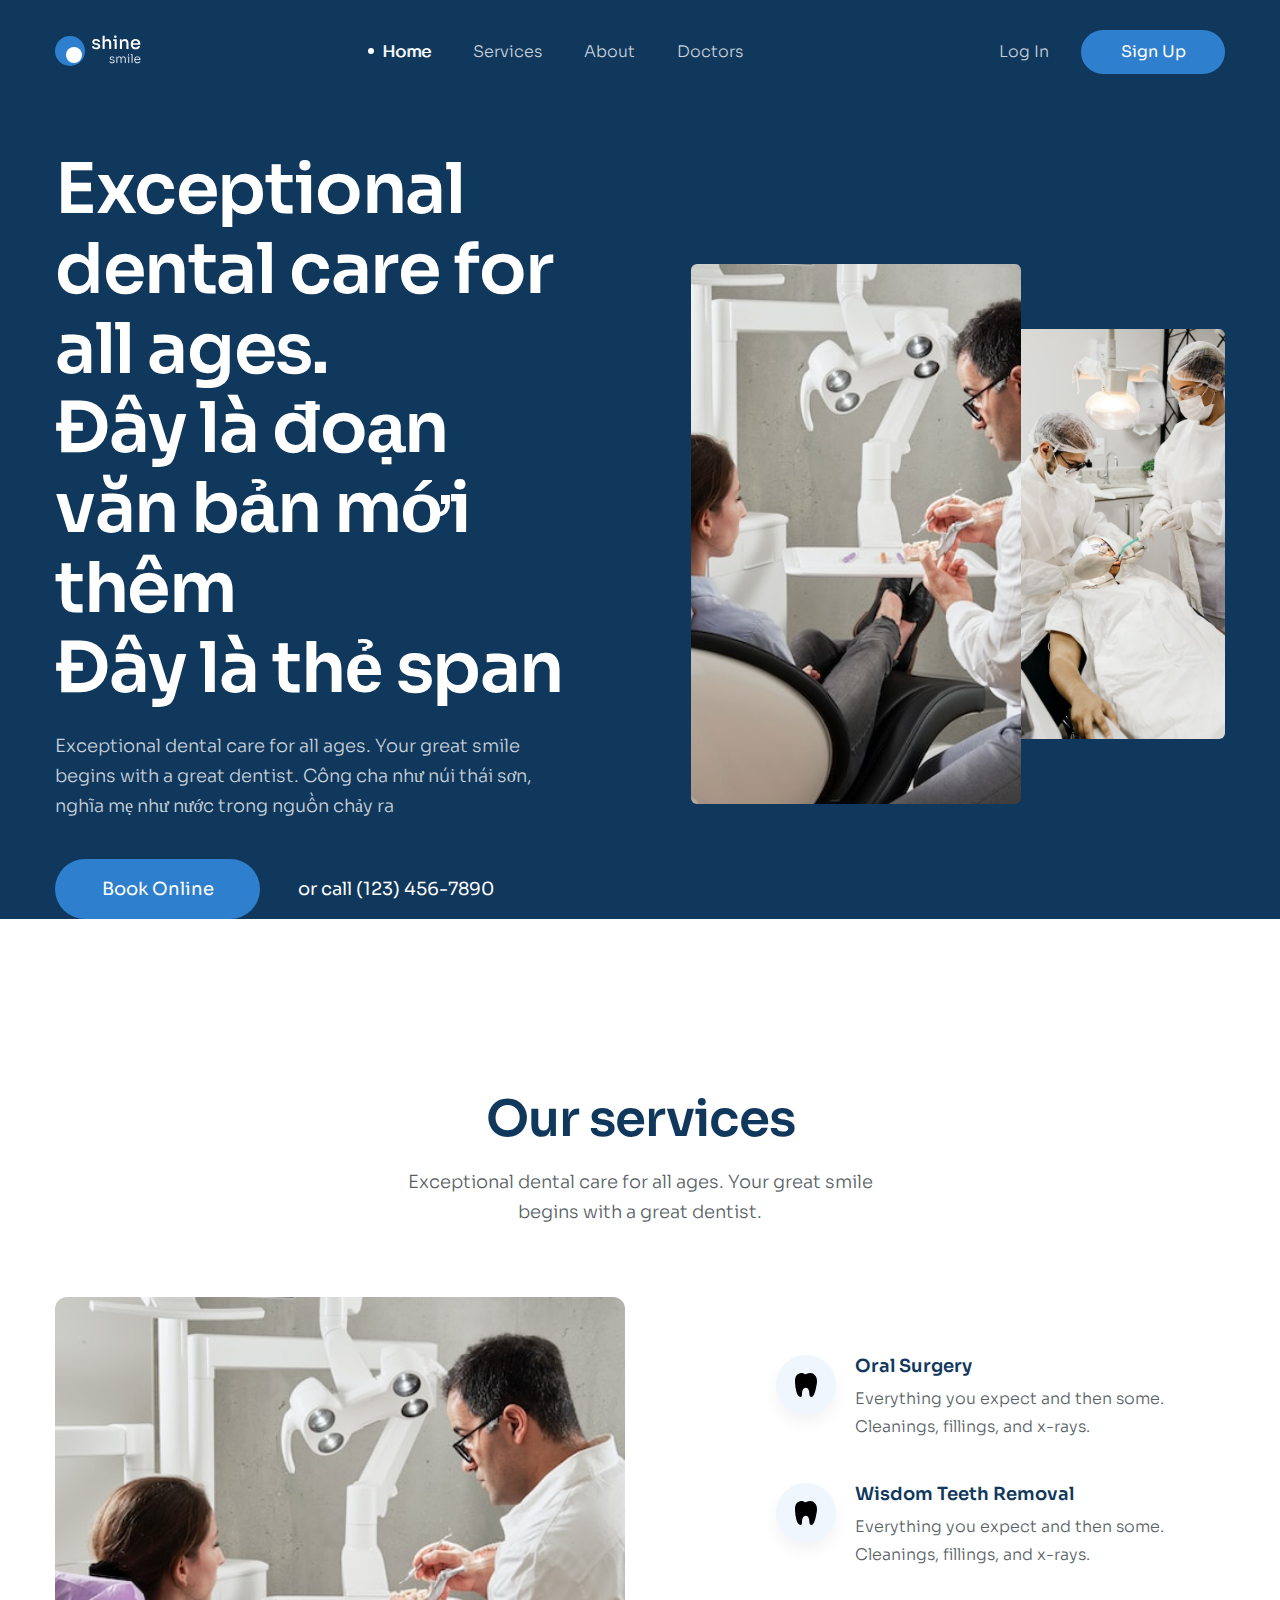
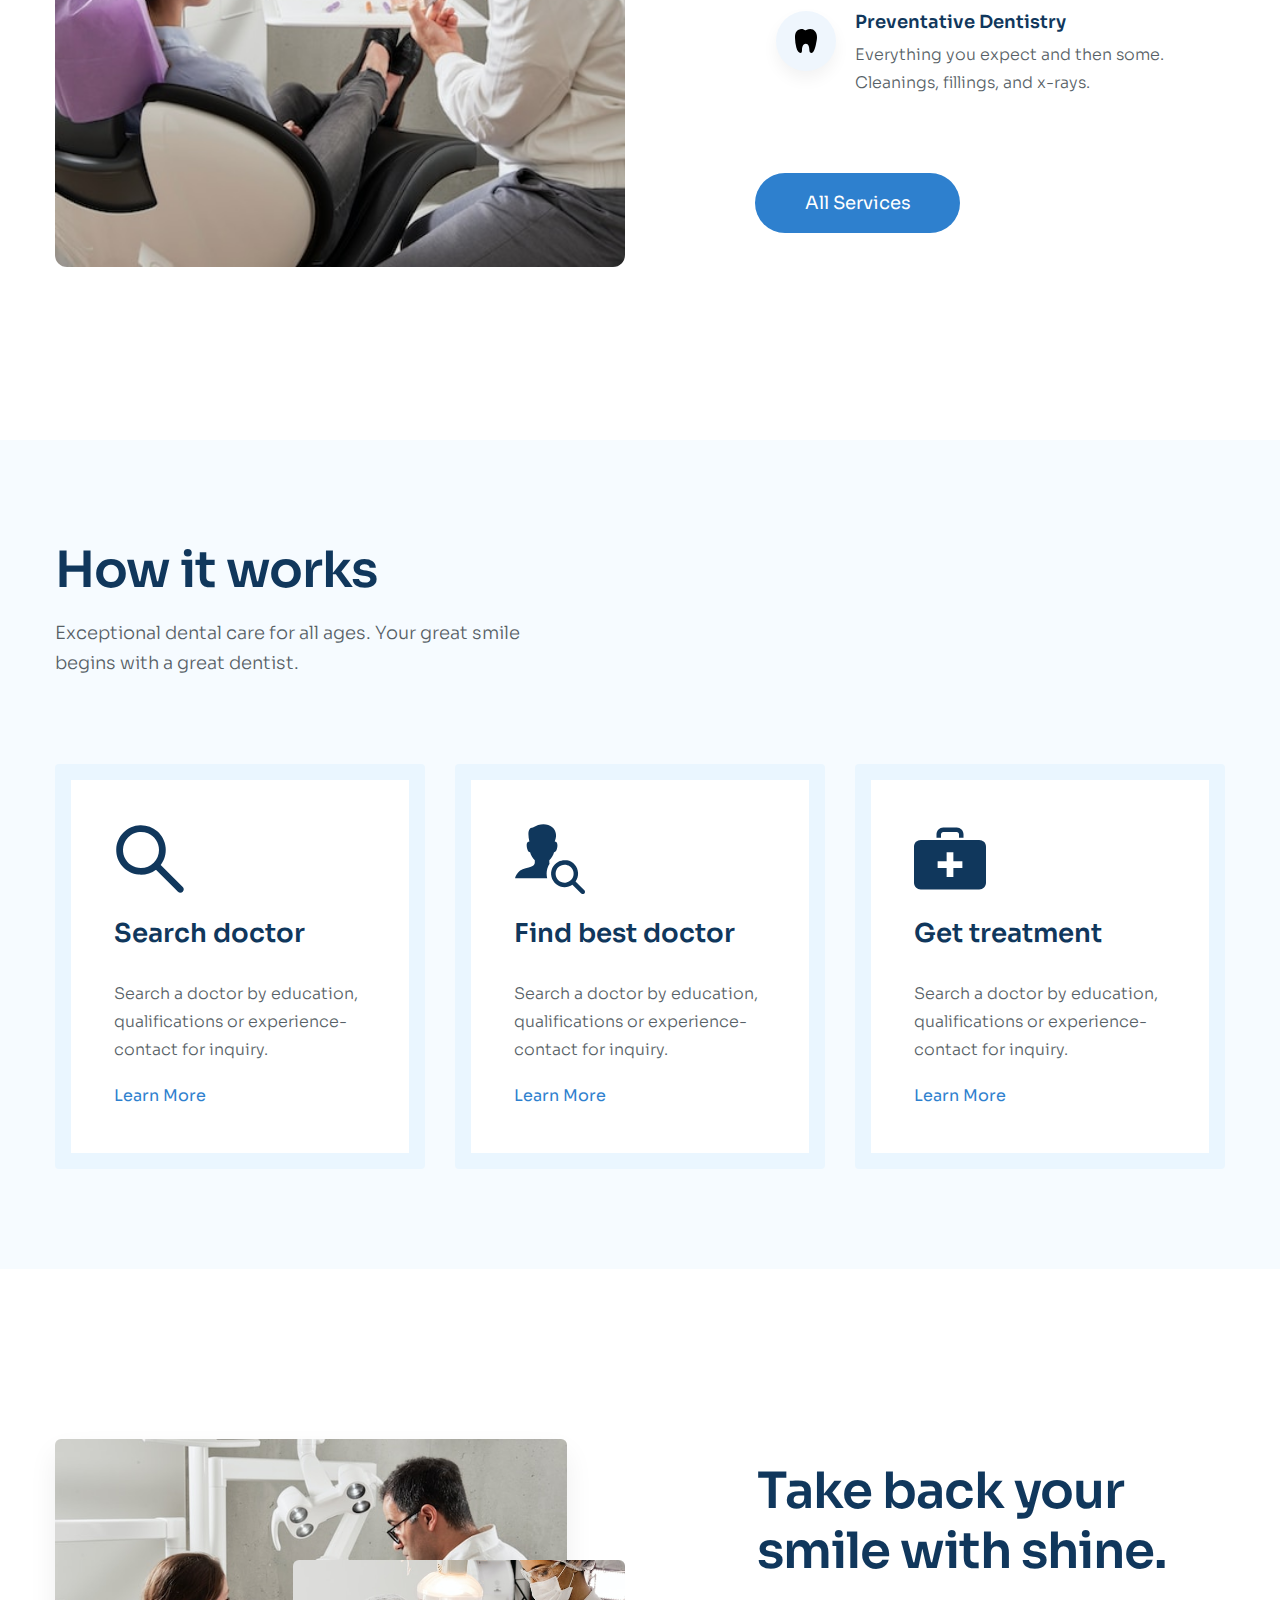
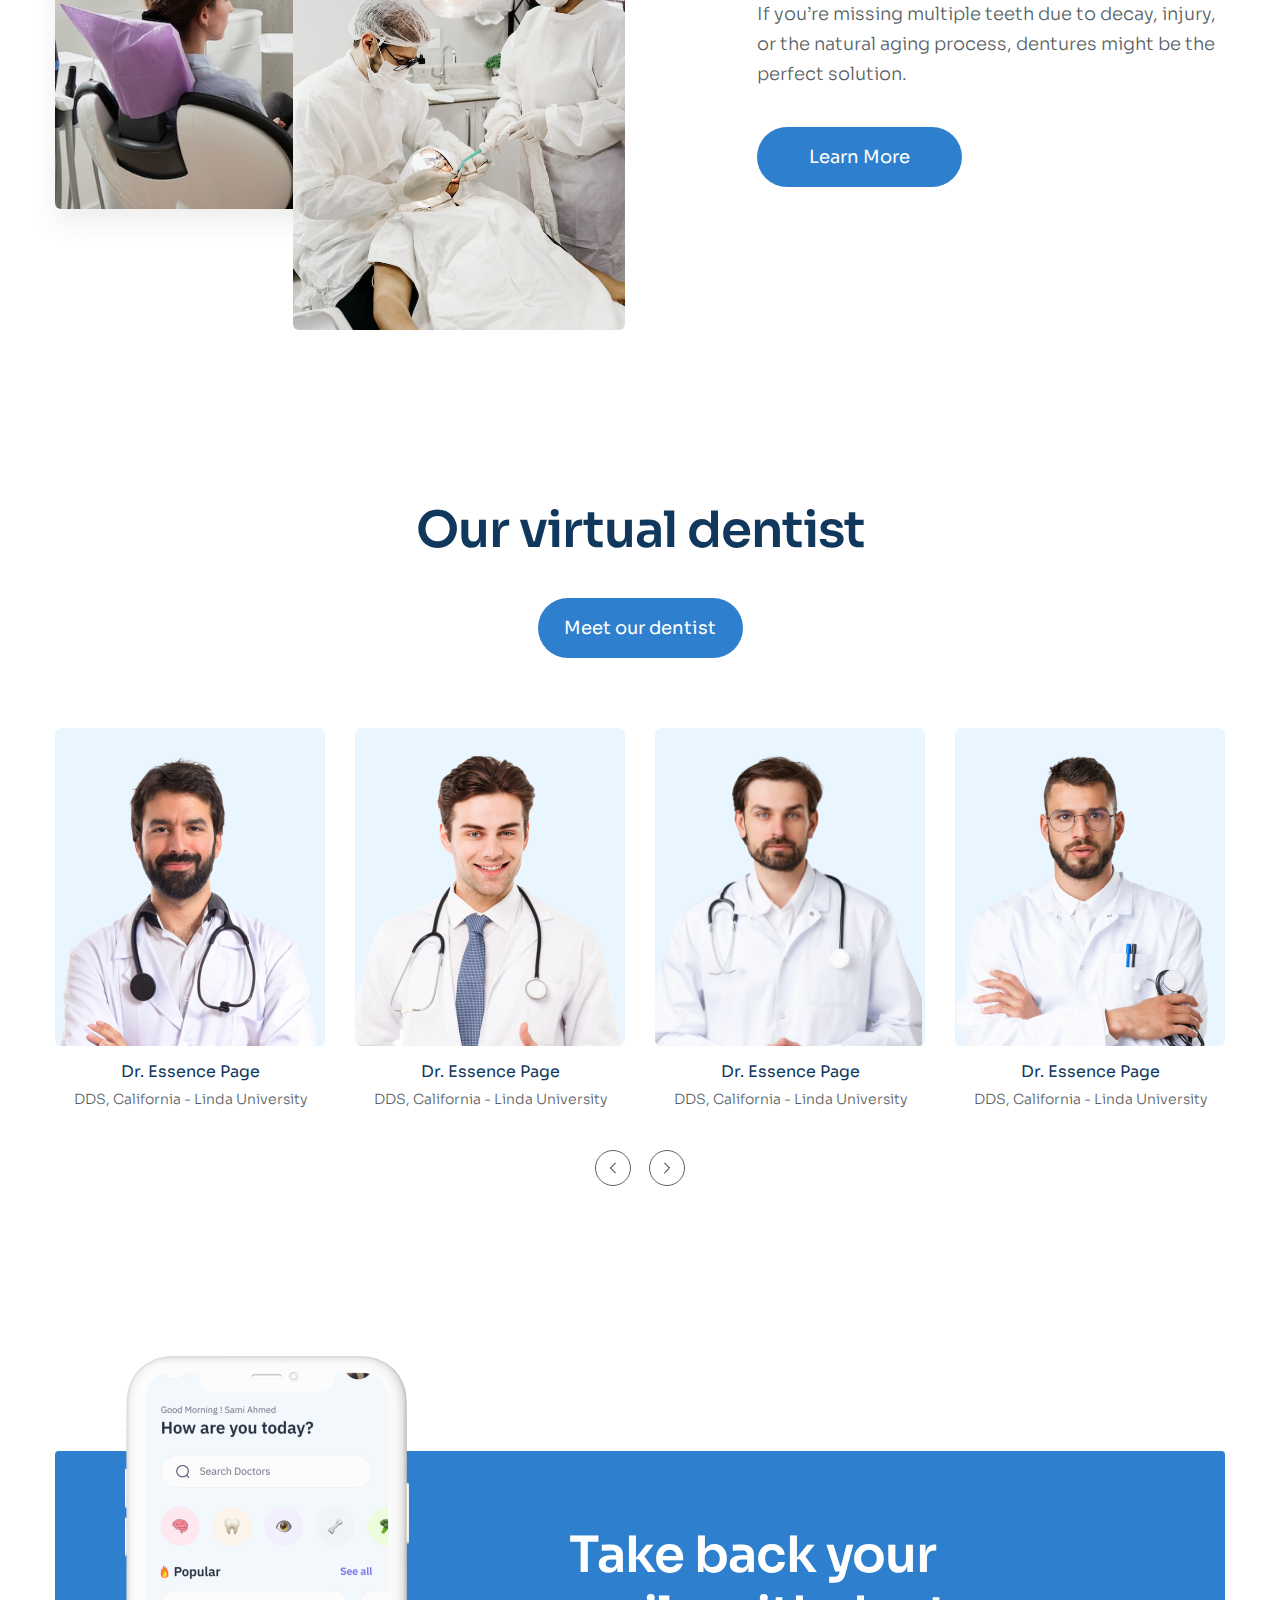
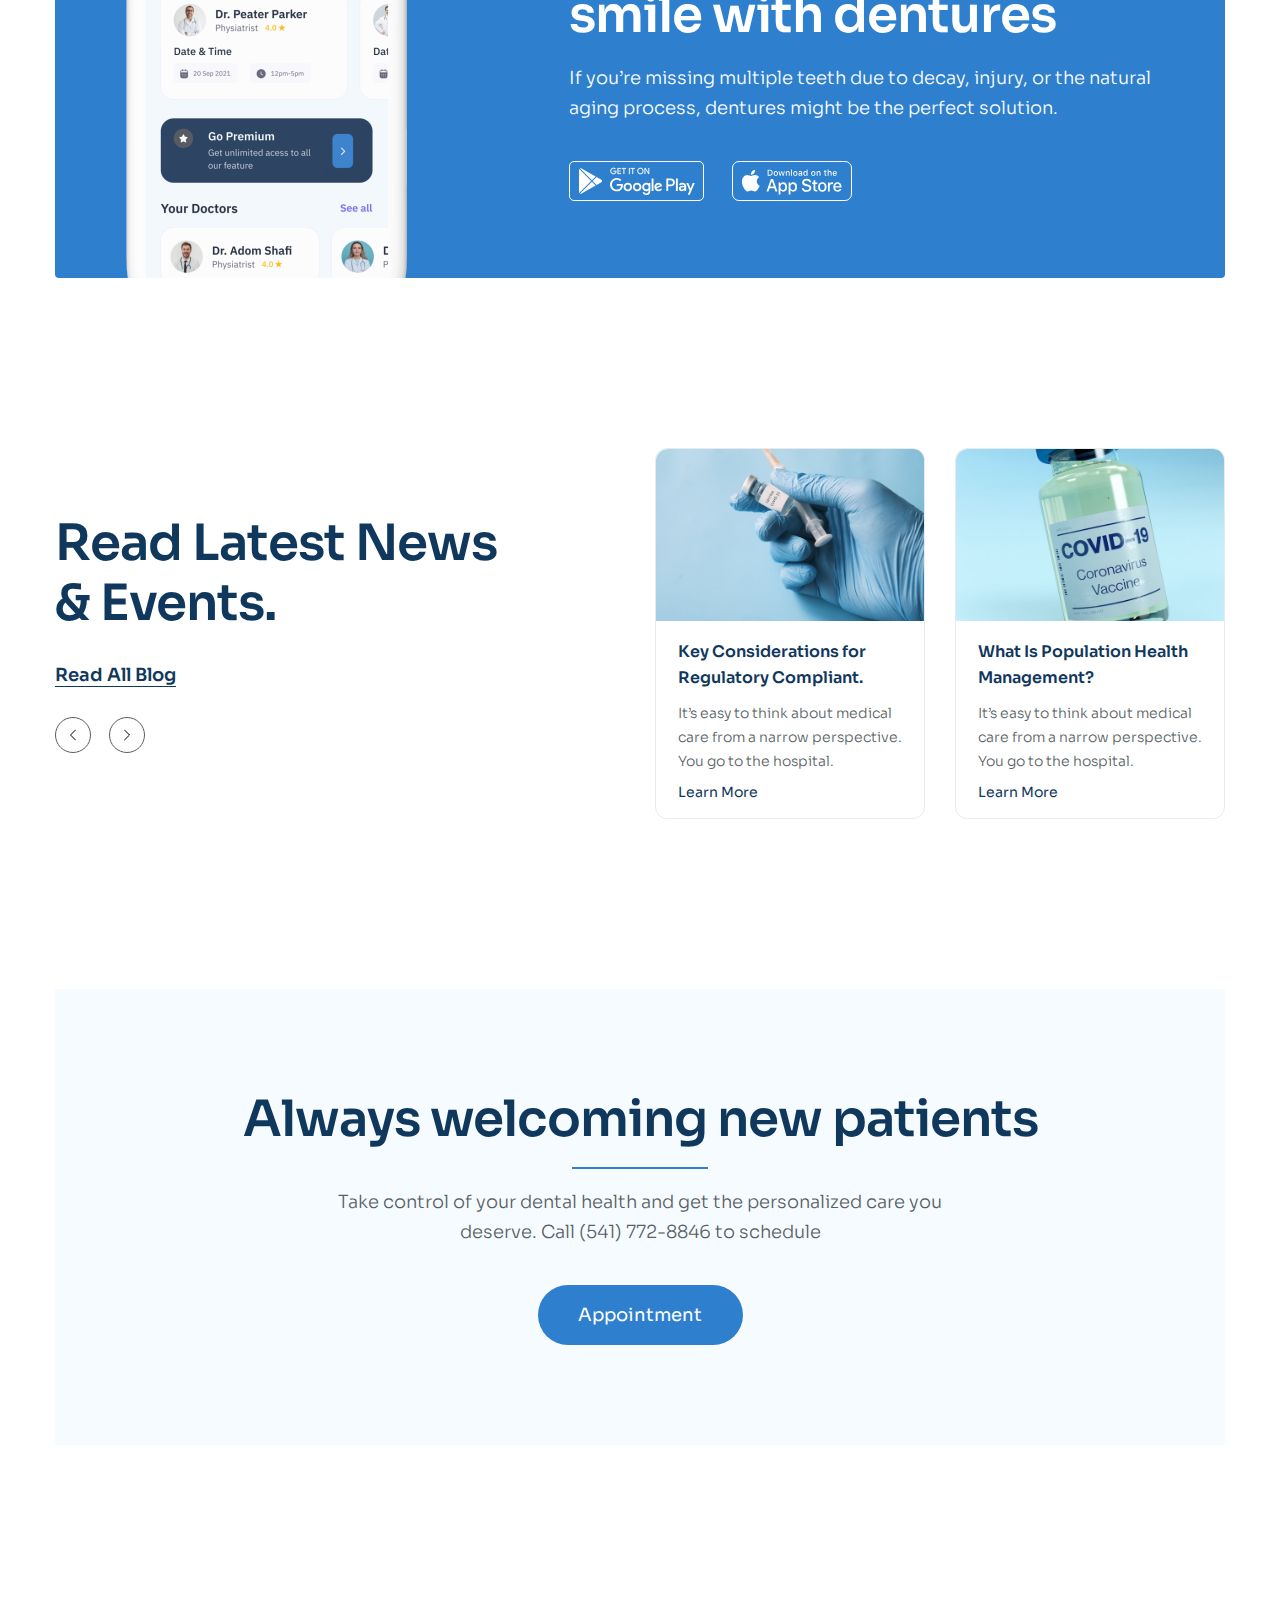
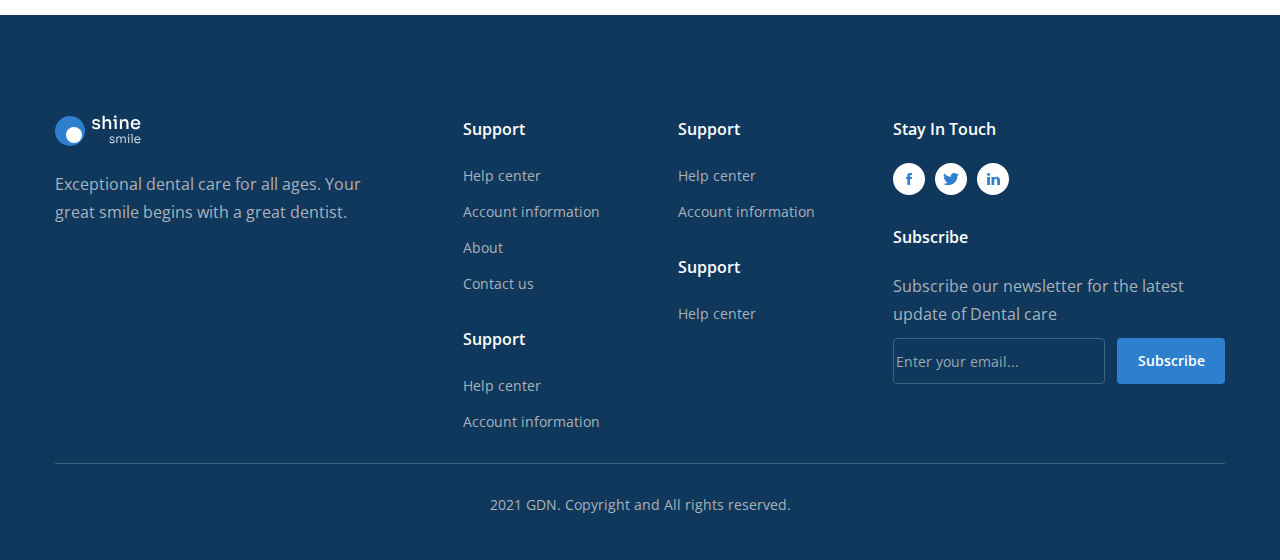
==== L36.12-DOM-append-prepend/index.html @ 3656e317 "L36-12" ====
<!DOCTYPE html>
<html lang="en">

<head>
    <meta charset="UTF-8">
    <meta name="viewport" content="width=device-width, initial-scale=1.0">
    <!-- add favicon -->
    <link rel="apple-touch-icon" sizes="57x57" href="./assets/favicon/apple-icon-57x57.png">
    <link rel="apple-touch-icon" sizes="60x60" href="./assets/favicon/apple-icon-60x60.png">
    <link rel="apple-touch-icon" sizes="72x72" href="./assets/favicon/apple-icon-72x72.png">
    <link rel="apple-touch-icon" sizes="76x76" href="./assets/favicon/apple-icon-76x76.png">
    <link rel="apple-touch-icon" sizes="114x114" href="./assets/favicon/apple-icon-114x114.png">
    <link rel="apple-touch-icon" sizes="120x120" href="./assets/favicon/apple-icon-120x120.png">
    <link rel="apple-touch-icon" sizes="144x144" href="./assets/favicon/apple-icon-144x144.png">
    <link rel="apple-touch-icon" sizes="152x152" href="./assets/favicon/apple-icon-152x152.png">
    <link rel="apple-touch-icon" sizes="180x180" href="./assets/favicon/apple-icon-180x180.png">
    <link rel="icon" type="image/png" sizes="192x192" href="./assets/favicon/android-icon-192x192.png">
    <link rel="icon" type="image/png" sizes="32x32" href="./assets/favicon/favicon-32x32.png">
    <link rel="icon" type="image/png" sizes="96x96" href="./assets/favicon/favicon-96x96.png">
    <link rel="icon" type="image/png" sizes="16x16" href="./assets/favicon/favicon-16x16.png">
    <link rel="manifest" href="./assets/favicon/manifest.json">
    <meta name="msapplication-TileColor" content="#ffffff">
    <meta name="msapplication-TileImage" content="./assets/favicon/ms-icon-144x144.png">
    <meta name="theme-color" content="#ffffff">
    <!-- EMBED fonts -->
    <link rel="preconnect" href="https://fonts.googleapis.com">
    <link rel="preconnect" href="https://fonts.gstatic.com" crossorigin>
    <link
        href="https://fonts.googleapis.com/css2?family=Open+Sans:wght@300;400;500;600;700&family=Sora:wght@300;400;500;600;700;800&display=swap"
        rel="stylesheet">
    <!-- reset css -->
    <link rel="stylesheet" href="./assets/css/reset.css">
    <!-- style css -->
    <link rel="stylesheet" href="./assets/css/style.css">
    <title>shine smile</title>
</head>

<body>
    <!-- header -->
    <header class="header">
        <div class="container">
            <div class="header-top">
                <!-- logo -->
                <a href="./"><img src="./assets/img/logo.svg" alt="shine smile" class="logo"></a>
                <!-- nav -->
                <nav class="navbar">
                    <ul class="navbar__list">
                        <li class="navbar__item">
                            <a href="#!" class="navbar__link navbar__link--active">Home</a>
                        </li>
                        <li class="navbar__item">
                            <a href="#!" class="navbar__link">Services</a>
                        </li>
                        <li class="navbar__item">
                            <a href="#!" class="navbar__link">About</a>
                        </li>
                        <li class="navbar__item">
                            <a href="#!" class="navbar__link">Doctors</a>
                        </li>
                    </ul>
                </nav>
                <!-- cta action -->
                <div class="header__action">
                    <a href="#!" class="header__action--login">Log In</a>
                    <a href="#!" class="btn header__action--signup">Sign Up</a>
                </div>

            </div>

            <!-- hero -->
            <section class="hero">
                <!-- hero left -->
                <section class="hero__content">
                    <h1 class="hero__heading">Exceptional dental care for all ages.</h1>
                    <p class="hero__desc">Exceptional dental care for all ages. Your great smile begins with a great
                        dentist.</p>
                    <div class="hero__row">
                        <a href="#!" class="btn">Book Online</a>
                        <span class="hero__phone">or call (123) 456-7890</span>
                    </div>
                </section>

                <!-- hero right -->
                <div class="hero__media">
                    <figure class="hero__images">
                        <img src="./assets/img/hero-1.jpg" alt="Exceptional dental care for all ages."
                            class="hero__img hero__img-large">
                        <img src="./assets/img/hero-2.jpg" alt="Exceptional dental care for all ages."
                            class="hero__img hero__img-small">
                    </figure>
                </div>
            </section>
        </div>
    </header>

    <!-- main -->
    <main>
        <!-- our service -->
        <section class="service">
            <div class="container">
                <h2 class="service__heading section-heading">Our services</h2>
                <p class="service__desc section-desc">Exceptional dental care for all ages. Your great smile begins with
                    a great dentist.</p>


                <div class="service__row">
                    <!-- service left -->
                    <figure>
                        <img src="./assets/img/hero-1.jpg" alt="Our services" class="service__img">
                    </figure>
                    <!-- service right -->
                    <div class="service__list">
                        <!-- item 1 -->
                        <section class="service-item">
                            <div class="service-item__icon">
                                <svg xmlns="http://www.w3.org/2000/svg" width="22" height="24" viewBox="0 0 22 24"
                                    fill="none">
                                    <path
                                        d="M20.3598 2.63964C17.9506 -0.556131 14.2772 -0.568132 11.2481 1.10682C11.001 1.24657 10.7219 1.31411 10.4406 1.30222C10.1592 1.29033 9.88633 1.19945 9.65105 1.03931C8.49552 0.245717 7.29036 -0.316477 5.13904 0.207462C0.623408 1.3071 0 4.90379 0 8.99816C0.0797353 12.1602 0.500857 15.3032 1.25551 18.3683C2.11836 22.0168 3.90382 24 5.43354 24C6.96326 24 7.00963 22.2204 7.00963 20.8016C7.00963 19.2009 7.39505 14.8009 10.8642 14.8009C13.5317 14.8009 14.3333 18.4013 14.3333 20.8016C14.3329 23.095 15.1722 24 16.6628 24C19.5267 24 20.9796 15.3938 21.3719 13.1237C21.7642 10.8535 22.9882 6.12569 20.3598 2.63964Z"
                                        fill="currentColor" />
                                </svg>
                            </div>
                            <div class="service-item__body">
                                <div class="service-item__heading">
                                    Oral Surgery
                                </div>
                                <div class="service-item__desc">Everything you expect and then some. Cleanings,
                                    fillings,
                                    and x-rays.</div>
                            </div>
                        </section>

                        <!-- item 2 -->
                        <section class="service-item">
                            <div class="service-item__icon">
                                <svg xmlns="http://www.w3.org/2000/svg" width="22" height="24" viewBox="0 0 22 24"
                                    fill="none">
                                    <path
                                        d="M20.3598 2.63964C17.9506 -0.556131 14.2772 -0.568132 11.2481 1.10682C11.001 1.24657 10.7219 1.31411 10.4406 1.30222C10.1592 1.29033 9.88633 1.19945 9.65105 1.03931C8.49552 0.245717 7.29036 -0.316477 5.13904 0.207462C0.623408 1.3071 0 4.90379 0 8.99816C0.0797353 12.1602 0.500857 15.3032 1.25551 18.3683C2.11836 22.0168 3.90382 24 5.43354 24C6.96326 24 7.00963 22.2204 7.00963 20.8016C7.00963 19.2009 7.39505 14.8009 10.8642 14.8009C13.5317 14.8009 14.3333 18.4013 14.3333 20.8016C14.3329 23.095 15.1722 24 16.6628 24C19.5267 24 20.9796 15.3938 21.3719 13.1237C21.7642 10.8535 22.9882 6.12569 20.3598 2.63964Z"
                                        fill="currentColor" />
                                </svg>
                            </div>
                            <div class="service-item__body">
                                <div class="service-item__heading">
                                    Wisdom Teeth Removal
                                </div>
                                <div class="service-item__desc">Everything you expect and then some. Cleanings,
                                    fillings,
                                    and x-rays.</div>
                            </div>
                        </section>


                        <!-- item 3 -->
                        <section class="service-item">
                            <div class="service-item__icon">
                                <svg xmlns="http://www.w3.org/2000/svg" width="22" height="24" viewBox="0 0 22 24"
                                    fill="none">
                                    <path
                                        d="M20.3598 2.63964C17.9506 -0.556131 14.2772 -0.568132 11.2481 1.10682C11.001 1.24657 10.7219 1.31411 10.4406 1.30222C10.1592 1.29033 9.88633 1.19945 9.65105 1.03931C8.49552 0.245717 7.29036 -0.316477 5.13904 0.207462C0.623408 1.3071 0 4.90379 0 8.99816C0.0797353 12.1602 0.500857 15.3032 1.25551 18.3683C2.11836 22.0168 3.90382 24 5.43354 24C6.96326 24 7.00963 22.2204 7.00963 20.8016C7.00963 19.2009 7.39505 14.8009 10.8642 14.8009C13.5317 14.8009 14.3333 18.4013 14.3333 20.8016C14.3329 23.095 15.1722 24 16.6628 24C19.5267 24 20.9796 15.3938 21.3719 13.1237C21.7642 10.8535 22.9882 6.12569 20.3598 2.63964Z"
                                        fill="currentColor" />
                                </svg>
                            </div>
                            <div class="service-item__body">
                                <div class="service-item__heading">
                                    Preventative Dentistry
                                </div>
                                <div class="service-item__desc">Everything you expect and then some. Cleanings,
                                    fillings,
                                    and x-rays.</div>
                            </div>
                        </section>
                        <a href="#!" class="btn service__btn">All Services</a>
                    </div>
                </div>
            </div>

        </section>

        <!-- work -->
        <section class="work">
            <div class="container">
                <h2 class="section-heading">How it works</h2>
                <p class="section-desc work__desc">Exceptional dental care for all ages. Your great smile begins with a
                    great
                    dentist.</p>

                <div class="work__list">
                    <!-- work item 1 -->
                    <section class="work-item">
                        <img src="./assets/img/Orion_search.svg" alt="" class="work-item__icon">
                        <h3 class="work-item__heading">Search doctor</h3>
                        <p class="work-item__desc">Search a doctor by education, qualifications or experience-contact
                            for inquiry.</p>
                        <a href="#!" class="work-item__more">Learn More</a>
                    </section>

                    <!-- work item 2 -->
                    <section class="work-item">
                        <img src="./assets/img/Orion_find-user.svg" alt="" class="work-item__icon">
                        <h3 class="work-item__heading">Find best doctor</h3>
                        <p class="work-item__desc">Search a doctor by education, qualifications or experience-contact
                            for inquiry.</p>
                        <a href="#!" class="work-item__more">Learn More</a>
                    </section>

                    <!-- work item 3 -->
                    <section class="work-item">
                        <img src="./assets/img/Orion_first-aid-kit.svg" alt="" class="work-item__icon">
                        <h3 class="work-item__heading">Get treatment</h3>
                        <p class="work-item__desc">Search a doctor by education, qualifications or experience-contact
                            for inquiry.</p>
                        <a href="#!" class="work-item__more">Learn More</a>
                    </section>
                </div>
            </div>
        </section>

        <!-- about -->
        <section class="about">
            <div class="container">
                <div class="about-row">
                    <!-- about left -->
                    <div class="about__media">
                        <figure class="about__img">
                            <img src="./assets/img/hero-1.jpg" alt="" class="about__img--big">
                            <img src="./assets/img/hero-2.jpg" alt="" class="about__img--small">
                        </figure>
                    </div>
                    <!-- about right -->
                    <section class="about-content">
                        <h2 class="section-heading">Take back your smile with shine.</h2>
                        <p class="section-desc">If you’re missing multiple teeth due to decay, injury, or the natural
                            aging process, dentures might be the perfect solution.</p>
                        <a href="#!" class="btn about-content__btn">Learn More</a>
                    </section>

                </div>
            </div>
        </section>

        <!-- team -->
        <section class="team">
            <div class="container">
                <div class="team-header">
                    <h2 class="section-heading">Our virtual dentist</h2>
                    <a href="#!" class="btn team__cta">Meet our dentist</a>
                </div>

                <div class="team__list">
                    <!-- item 1 -->
                    <article class="team-item">
                        <div class="team-item__img-bg">
                            <img src="./assets/img/doc1.png" alt="Dr. Essence Page" class="team-item__thumb">
                        </div>

                        <h3 class="team-item__name">Dr. Essence Page</h3>
                        <p class="team-item__desc">DDS, California - Linda University</p>
                    </article>

                    <!-- item 2 -->
                    <article class="team-item">
                        <div class="team-item__img-bg">
                            <img src="./assets/img/doc2.png" alt="Dr. Essence Page" class="team-item__thumb">
                        </div>

                        <h3 class="team-item__name">Dr. Essence Page</h3>
                        <p class="team-item__desc">DDS, California - Linda University</p>
                    </article>

                    <!-- item 3 -->
                    <article class="team-item">
                        <div class="team-item__img-bg">
                            <img src="./assets/img/doc3.png" alt="Dr. Essence Page" class="team-item__thumb">
                        </div>

                        <h3 class="team-item__name">Dr. Essence Page</h3>
                        <p class="team-item__desc">DDS, California - Linda University</p>
                    </article>

                    <!-- item 4 -->
                    <article class="team-item">
                        <div class="team-item__img-bg">
                            <img src="./assets/img/doc4.png" alt="Dr. Essence Page" class="team-item__thumb">
                        </div>

                        <h3 class="team-item__name">Dr. Essence Page</h3>
                        <p class="team-item__desc">DDS, California - Linda University</p>
                    </article>
                </div>

                <div class="control team__control">
                    <!-- previous -->
                    <button class="control__btn">
                        <svg class="control-icon" xmlns="http://www.w3.org/2000/svg" width="6" height="12"
                            viewBox="0 0 6 12" fill="none">
                            <path d="M5.5 1L0.5 6L5.5 11" stroke="currentColor" stroke-linecap="round"
                                stroke-linejoin="round" />
                        </svg>
                    </button>
                    <!-- next -->
                    <button class="control__btn">
                        <svg class="control-icon control-icon--next" xmlns="http://www.w3.org/2000/svg" width="6"
                            height="12" viewBox="0 0 6 12" fill="none">
                            <path d="M5.5 1L0.5 6L5.5 11" stroke="currentColor" stroke-linecap="round"
                                stroke-linejoin="round" />
                        </svg>
                    </button>
                </div>
            </div>
        </section>

        <!-- install mobile -->
        <section class="install">
            <div class="container">
                <div class="install__inner">
                    <!-- install left -->
                    <figure>
                        <img src="./assets/img/Rectangle.png" alt="" class="install__img">
                    </figure>
                    <!-- install right -->
                    <section class="install__content">
                        <h2 class="section-heading install__heading">Take back your smile with dentures</h2>
                        <p class="install__desc">If you’re missing multiple teeth due to decay, injury, or the natural
                            aging process, dentures might be the perfect solution.</p>
                        <div class="install__row">
                            <a href="#!">
                                <img src="./assets/img/Googleplay.svg" alt="" class="install__btn-img">
                            </a>
                            <a href="#!">
                                <img src="./assets/img/Appstore.svg" alt="" class="install__btn-img">
                            </a>
                        </div>
                    </section>
                </div>
            </div>
        </section>

        <!-- blog -->
        <section class="blog">
            <div class="container">
                <div class="blog__inner">
                    <!-- left blog -->
                    <section class="blog__content">
                        <h2 class="section-heading blog__heading">Read Latest News & Events.</h2>
                        <a href="#!" class="blog__more">Read All Blog</a>

                        <div class="control blog__control">
                            <!-- previous -->
                            <button class="control__btn">
                                <svg class="control-icon" xmlns="http://www.w3.org/2000/svg" width="6" height="12"
                                    viewBox="0 0 6 12" fill="none">
                                    <path d="M5.5 1L0.5 6L5.5 11" stroke="currentColor" stroke-linecap="round"
                                        stroke-linejoin="round" />
                                </svg>
                            </button>
                            <!-- next -->
                            <button class="control__btn">
                                <svg class="control-icon control-icon--next" xmlns="http://www.w3.org/2000/svg"
                                    width="6" height="12" viewBox="0 0 6 12" fill="none">
                                    <path d="M5.5 1L0.5 6L5.5 11" stroke="currentColor" stroke-linecap="round"
                                        stroke-linejoin="round" />
                                </svg>
                            </button>
                        </div>
                    </section>
                    <!-- right blog -->
                    <div class="blog__list">
                        <!-- item 1 -->
                        <article class="blog-item">
                            <figure class="blog-item__wrap">
                                <img src="./assets/img/vac1.jpg" alt="Key Considerations for Regulatory
                                Compliant." class="blog-item__thumb">
                            </figure>
                            <section class="blog-item__body">
                                <h3>
                                    <a href="#!" class="blog-item__heading">Key Considerations for Regulatory
                                        Compliant.</a>
                                </h3>
                                <p class="blog-item__desc">It’s easy to think about medical care from a narrow
                                    perspective. You go to the hospital.</p>
                                <a href="#!" class="blog-item__more">Learn More</a>
                            </section>
                        </article>


                        <!-- item 2 -->
                        <article class="blog-item">
                            <figure class="blog-item__wrap">
                                <img src="./assets/img/vac2.jpg" alt="Key Considerations for Regulatory
                                Compliant." class="blog-item__thumb">
                            </figure>
                            <section class="blog-item__body">
                                <h3>
                                    <a href="#!" class="blog-item__heading">What Is Population Health Management?</a>
                                </h3>
                                <p class="blog-item__desc">It’s easy to think about medical care from a narrow
                                    perspective. You go to the hospital.</p>
                                <a href="#!" class="blog-item__more">Learn More</a>
                            </section>
                        </article>
                    </div>
                </div>
            </div>
        </section>

        <!-- appointment -->
        <section class="appointment">
            <div class="container">
                <div class="appointment__inner">
                    <h2 class="section-heading appointment__heading">Always welcoming new patients</h2>
                    <p class="section-desc appointment__desc">Take control of your dental health and get the
                        personalized care you deserve. Call (541) 772-8846 to schedule</p>
                    <a href="#!" class="btn appointment__btn">Appointment</a>
                </div>
            </div>
        </section>
    </main>

    <!-- footer -->
    <section class="footer">
        <div class="container">
            <!-- top footer -->
            <div class="footer__top">
                <!-- column 1 -->
                <div class="footer__column">
                    <!-- logo -->
                    <a href="./"><img src="./assets/img/logo.svg" alt="shine smile" class="logo"></a>
                    <p class="footer__desc">Exceptional dental care for all ages. Your great smile begins with a great
                        dentist.</p>

                </div>
                <!-- column 2 -->
                <div class="footer__column">
                    <h3 class="footer__heading">Support</h3>
                    <ul class="footer__list">
                        <li class="footer__item">
                            <a href="#!" class="footer__link">Help center</a>
                        </li>
                        <li class="footer__item">
                            <a href="#!" class="footer__link">Account information</a>
                        </li>
                        <li class="footer__item">
                            <a href="#!" class="footer__link">About</a>
                        </li>
                        <li class="footer__item">
                            <a href="#!" class="footer__link">Contact us</a>
                        </li>
                    </ul>
                    <h3 class="footer__heading">Support</h3>
                    <ul class="footer__list">
                        <li class="footer__item">
                            <a href="#!" class="footer__link">Help center</a>
                        </li>
                        <li class="footer__item">
                            <a href="#!" class="footer__link">Account information</a>
                        </li>

                    </ul>
                </div>
                <!-- column 3 -->
                <div class="footer__column">
                    <h3 class="footer__heading">Support</h3>
                    <ul class="footer__list">
                        <li class="footer__item">
                            <a href="#!" class="footer__link">Help center</a>
                        </li>
                        <li class="footer__item">
                            <a href="#!" class="footer__link">Account information</a>
                        </li>

                    </ul>

                    <h3 class="footer__heading">Support</h3>
                    <ul class="footer__list">
                        <li class="footer__item">
                            <a href="#!" class="footer__link">Help center</a>
                        </li>
                    </ul>
                </div>
                <!-- column 4 -->
                <div class="footer__column">
                    <h3 class="footer__heading">Stay In Touch</h3>
                    <div class="footer__social">
                        <a href="#!" class="footer__social-btn">
                            <svg xmlns="http://www.w3.org/2000/svg" width="6" height="12" viewBox="0 0 6 12"
                                fill="none">
                                <path
                                    d="M3.98981 11.9358V6.0302H5.76473L6 3.9517H3.98981L3.9928 2.91132C3.9928 2.3692 4.0477 2.07885 4.87783 2.07885H5.98755V0H4.21224C2.07977 0 1.32931 1.00825 1.32931 2.70405V3.95186H0V6.03055H1.32931V11.8521C1.84718 11.9489 2.38257 12 2.93075 12C3.28487 12 3.63863 11.9786 3.98981 11.9358Z"
                                    fill="currentColor" />
                            </svg>
                        </a>
                        <a href="#!" class="footer__social-btn">
                            <svg xmlns="http://www.w3.org/2000/svg" width="16" height="12" viewBox="0 0 16 12"
                                fill="none">
                                <path
                                    d="M16 1.42062C15.405 1.66154 14.771 1.82123 14.11 1.89877C14.79 1.524 15.309 0.935077 15.553 0.225231C14.919 0.574154 14.219 0.820615 13.473 0.958154C12.871 0.366462 12.013 0 11.077 0C9.261 0 7.799 1.36062 7.799 3.02862C7.799 3.26862 7.821 3.49938 7.875 3.71908C5.148 3.59631 2.735 2.38985 1.114 0.552C0.831 1.00523 0.665 1.524 0.665 2.08246C0.665 3.13108 1.25 4.06062 2.122 4.59877C1.595 4.58954 1.078 4.44831 0.64 4.22585C0.64 4.23508 0.64 4.24708 0.64 4.25908C0.64 5.73046 1.777 6.95262 3.268 7.23415C3.001 7.30154 2.71 7.33385 2.408 7.33385C2.198 7.33385 1.986 7.32277 1.787 7.28215C2.212 8.48123 3.418 9.36277 4.852 9.39138C3.736 10.1972 2.319 10.6828 0.785 10.6828C0.516 10.6828 0.258 10.6717 0 10.6412C1.453 11.5062 3.175 12 5.032 12C11.068 12 14.368 7.38462 14.368 3.384C14.368 3.25015 14.363 3.12092 14.356 2.99262C15.007 2.56615 15.554 2.03354 16 1.42062Z"
                                    fill="currentColor" />
                            </svg>
                        </a>
                        <a href="#!" class="footer__social-btn">
                            <svg xmlns="http://www.w3.org/2000/svg" width="13" height="12" viewBox="0 0 13 12"
                                fill="none">
                                <path
                                    d="M0 1.39394C0 0.989891 0.146401 0.656558 0.439189 0.393939C0.731978 0.131309 1.11262 0 1.58108 0C2.04119 0 2.41344 0.129285 2.69788 0.387879C2.99066 0.654545 3.13707 1.00201 3.13707 1.4303C3.13707 1.81818 2.99486 2.14141 2.71042 2.4C2.41764 2.66667 2.03282 2.8 1.55598 2.8H1.54344C1.08333 2.8 0.711072 2.66667 0.426641 2.4C0.142209 2.13333 0 1.79798 0 1.39394ZM0.163127 12V3.90303H2.94884V12H0.163127ZM4.49228 12H7.27799V7.47879C7.27799 7.19595 7.31146 6.97777 7.37838 6.82424C7.49549 6.54949 7.67326 6.31716 7.91168 6.12727C8.1501 5.93737 8.44916 5.84242 8.80888 5.84242C9.74582 5.84242 10.2143 6.45252 10.2143 7.67273V12H13V7.35758C13 6.16161 12.7072 5.25455 12.1216 4.63636C11.536 4.01818 10.7622 3.70909 9.80019 3.70909C8.72104 3.70909 7.88031 4.15758 7.27799 5.05455V5.07879H7.26544L7.27799 5.05455V3.90303H4.49228C4.509 4.16161 4.51737 4.96565 4.51737 6.31515C4.51737 7.66464 4.509 9.55959 4.49228 12Z"
                                    fill="currentColor" />
                            </svg>
                        </a>

                    </div>

                    <h3 class="footer__heading">Subscribe</h3>
                    <p class="footer__desc">Subscribe our newsletter for the latest update of Dental care</p>

                    <form class="footer-form" action="">
                        <input type="email" class="footer-form__input" placeholder="Enter your email...">
                        <button class="footer-form__submit">Subscribe</button>
                    </form>
                </div>
            </div>

            <!-- copyright -->
            <div class="footer__copyright">
                <p class="footer__copyright-text">2021 GDN. Copyright and All rights reserved.</p>
            </div>
        </div>
    </section>
    <script src="./main.js"></script>
</body>

</html>
---- L36.12-DOM-append-prepend/assets/css/style.css ----
* {
  box-sizing: border-box;
}

:root {
  --header-bg: #10375c;
}

html {
  font-size: 62.5%;
}

body {
  font-size: 1.6rem;
  font-family: "Sora", sans-serif;
}

/* ============== common ================= */
input,
textarea,
select,
button {
  font-family: inherit;
  font-size: inherit;
}

.container {
  width: 1170px;
  max-width: calc(100% - 48px);
  margin: 0 auto;
}

a {
  text-decoration: none;
}

.btn {
  display: inline-block;
  min-width: 205px;
  line-height: 60px;
  background: #2e80ce;
  color: #fff;
  text-align: center;
  font-size: 1.8rem;
  font-style: normal;
  font-weight: 400;
  border-radius: 999px;
}

.btn:hover {
  opacity: 0.9;
}

.section-heading {
  color: #10375c;
  font-size: 5rem;
  font-weight: 600;
  line-height: 1.2;
  letter-spacing: -1px;
}

.section-desc {
  margin-top: 18px;
  color: #575f66;
  font-size: 1.8rem;
  font-weight: 300;
  line-height: 1.67;
}
/* control btn */
.control {
  display: flex;
  column-gap: 18px;
  align-items: center;
}

.control__btn {
  width: 36px;
  height: 36px;
  border-radius: 50%;
  display: flex;
  justify-content: center;
  align-items: center;
  border: 1px solid #575f66;
  background: #fff;
  cursor: pointer;
  transition: 0.25s;
}

.control__btn:hover {
  background: #2e80ce;
  border-color: #2e80ce;
  color: #fff;
}

.control-icon--next {
  rotate: 180deg;
}
/* ================ header ================ */
.header {
  padding-top: 30px;
  background: var(--header-bg);
  min-height: 100vh;
}

.header-top {
  display: flex;
  justify-content: space-between;
  align-items: center;
}

.navbar__list {
  display: flex;
}

.header__action--login,
.navbar__link {
  padding: 8px 21px;
  color: #c9d2da;
  font-size: 1.6rem;
  font-style: normal;
  font-weight: 300;
  line-height: 1.75;
}

.navbar__link:hover,
.navbar__link--active {
  text-shadow: 1px 0 0 currentColor;
  color: #fff;
}

.navbar__link--active::before {
  content: "";
  display: inline-block;
  width: 6px;
  height: 6px;
  border-radius: 50%;
  background: #fff;
  top: -3px;
  position: relative;
  right: 8px;
}

.header__action--signup {
  min-width: 144px;
  line-height: 44px;
  font-size: 1.6rem;
}

.header__action--login {
  margin-right: 7px;
}

/* =================== hero ========================== */
.hero {
  display: flex;
  padding-top: 76px;
  align-items: center;
}

.hero__content {
  width: 44%;
}

.hero__media {
  flex: 1;
}

.hero__heading {
  color: #fff;
  font-size: 7rem;
  font-style: normal;
  font-weight: 600;
  line-height: 1.14;
  letter-spacing: -1.4px;
}

.hero__desc {
  margin-top: 22px;
  color: #c9d2da;
  font-family: Sora;
  font-size: 1.8rem;
  font-weight: 300;
  line-height: 1.67;
}

.hero__row {
  margin-top: 38px;
  display: flex;
  align-items: center;
  column-gap: 38px;
}

.hero__phone {
  color: #fff;
  text-align: center;
  font-size: 1.8rem;
  line-height: 1.67;
}

.hero__images {
  display: flex;
  align-items: center;
  justify-content: flex-end;
}

.hero__img {
  border-radius: 6px;
  object-fit: cover;
}

.hero__img-large {
  width: 330px;
  height: 540px;
  margin-right: -6px;
  z-index: 1;
}

.hero__img-small {
  width: 210px;
  height: 410px;
}

/* =================== service ========================== */
.service {
  padding: 170px 0;
  background: #fff;
}

.service__heading,
.service__desc {
  text-align: center;
}

.service__desc {
  width: 468px;
  margin: 18px auto 0;
}

.service__row {
  margin-top: 70px;
  display: flex;
  justify-content: space-between;
  align-items: center;
}

.service__img {
  width: 570px;
  height: 570px;
  border-radius: 12px;
  object-fit: cover;
}

.service-item {
  padding: 21px;
  display: flex;
  width: 470px;
  border-radius: 10px;
  background: #fff;
  transition: 0.25s;
}

.service-item:hover {
  position: relative;
  box-shadow: 0px 14px 28px 0px rgba(0, 0, 0, 0.05);
}

.service-item:hover .service-item__icon {
  color: #fff;
  background: #2e80ce;
}

.service-item__icon {
  width: 60px;
  height: 60px;
  border-radius: 30px;
  background: #eff6fd;
  box-shadow: 0px 8px 16px 0px rgba(0, 0, 0, 0.05);
  display: flex;
  justify-content: center;
  align-items: center;
  flex-shrink: 0;
  margin-right: 19px;
  transition: 0.25s;
}

.service-item__heading {
  color: #10375c;
  font-size: 1.8rem;
  font-weight: 600;
  line-height: normal;
}

.service-item__desc {
  margin-top: 8px;
  color: #575f66;
  font-size: 1.6rem;
  font-weight: 300;
  line-height: 1.75;
}

.service__btn {
  margin-top: 55px;
}

/* =================== work ========================== */
.work {
  background: #f6fbff;
  padding: 100px 0;
}

.work__desc {
  width: 468px;
}

.work__list {
  margin-top: 86px;
  display: grid;
  grid-template-columns: repeat(3, 1fr);
  column-gap: 30px;
}

.work-item {
  padding: 43px;
  border-radius: 4px;
  background: #fff;
  border: 16px solid #eaf6ff;
  transition: 0.25s;
}

.work-item:hover {
  border-color: #2e80ce;
  transform: translateY(-16px);
}

.work-item__heading {
  margin-top: 18px;
  color: #10375c;
  font-size: 2.6rem;
  font-weight: 600;
  line-height: 1.38;
}

.work-item__desc {
  margin-top: 28px;
  color: #575f66;
  font-size: 1.6rem;
  font-weight: 300;
  line-height: 1.75;
}

.work-item__more {
  margin-top: 18px;
  display: inline-block;
  color: #2e80ce;
  font-size: 1.6rem;
  font-weight: 400;
  line-height: 1.75;
}

/* =================== about ========================== */
.about {
  margin-top: 85px;
  padding: 85px 0 206px;
}

.about-row {
  display: flex;
  justify-content: space-between;
  align-items: center;
}

.about__media {
  width: 49%;
}

.about-content {
  width: 40%;
}

.about__img {
  position: relative;
}

.about__img--big {
  display: flex;
  object-fit: cover;
  width: 512px;
  height: 370px;
  border-radius: 6px;
  box-shadow: 0px 14px 28px 0px rgba(0, 0, 0, 0.07);
}

.about__img--small {
  position: absolute;
  top: 121px;
  left: 238px;
  object-fit: cover;
  width: 332px;
  height: 370px;
  border-radius: 6px;
}

.about-content__btn {
  margin-top: 38px;
}

/* =================== team ========================== */
.team {
  padding: 85px 0;
}

.team-header {
  text-align: center;
  margin: 0 auto;
}

.team__cta {
  margin-top: 38px;
}

.team__list {
  margin-top: 70px;
  column-gap: 30px;
  display: grid;
  grid-template-columns: repeat(4, 1fr);
}

.team-item__thumb {
  height: 290px;
  max-width: 100%;
  object-fit: cover;
  display: block;
  transition: 0.5s;
}

.team-item__img-bg {
  border-radius: 6px;
  background: #eaf6ff;
  padding-top: 28px;
  overflow: hidden;
}

.team-item:hover .team-item__thumb {
  transform: scale(1.1);
}

.team-item__name {
  margin-top: 12px;
  color: #10375c;
  text-align: center;
  font-size: 1.6rem;
  line-height: 1.75;
}

.team-item__desc {
  color: #575f66;
  text-align: center;
  font-size: 1.4rem;
  font-weight: 300;
  line-height: 1.86;
}

.team__control {
  margin-top: 38px;
  justify-content: center;
}

/* ======================== install ===================== */
.install__inner {
  margin: 180px 0 85px;
  position: relative;
  display: flex;
  align-items: center;
  justify-content: space-between;
  padding: 0 70px;
  height: 427px;
  border-radius: 4px;
  background: #2e80ce;
}

.install__img {
  position: absolute;
  bottom: 0;
  width: 284px;
  height: 522px;
  object-fit: cover;
}

.install__content {
  min-width: 586px;
}

.install__heading {
  color: #fff;
  max-width: 489px;
}

.install__desc {
  margin-top: 18px;
  max-width: 586px;
  color: #fff;
  font-size: 1.8rem;
  font-weight: 300;
  line-height: 1.67;
}

.install__row {
  margin-top: 38px;
  display: flex;
  column-gap: 28px;
  align-items: center;
}

/* ======================== blog ===================== */
.blog {
  padding: 85px 0;
  background: #fff;
}

.blog__inner {
  display: flex;
  justify-content: space-between;
  align-items: center;
}

.blog__content {
  width: 40%;
}

.blog__heading {
  max-width: 470px;
}

.blog__more {
  margin-top: 28px;
  display: inline-block;
  color: #10375c;
  font-size: 1.8rem;
  font-weight: 600;
  line-height: 1.56;
  text-decoration-line: underline;
  text-underline-offset: 5px;
}

.blog__control {
  margin-top: 28px;
  justify-content: flex-start;
}

.blog__list {
  display: grid;
  grid-template-columns: repeat(2, 1fr);
  column-gap: 30px;
}
.blog-item {
  max-width: 270px;
  border-radius: 12px;
  border: 1px solid #e8ebee;
  background: #fff;
  overflow: hidden;
  transition: 0.5s;
}

.blog-item:hover {
  box-shadow: 0px 18px 50px 0px rgba(0, 0, 0, 0.05);
  border-color: transparent;
}

.blog-item:hover .blog-item__thumb {
  transform: scale(1.1);
}

.blog-item__thumb {
  width: 270px;
  height: 172px;
  border-radius: 12px 12px 0px 0px;
  object-fit: cover;
  transition: 0.25s;
}

.blog-item__wrap {
  height: 172px;
  overflow: hidden;
}

.blog-item__body {
  padding: 18px 22px;
}

.blog-item__heading {
  color: #10375c;
  font-size: 1.6rem;
  font-weight: 600;
  line-height: 1.62;
}

.blog-item__desc {
  margin-top: 10px;
  color: #575f66;
  font-size: 1.4rem;
  font-weight: 300;
  line-height: 1.72;
}

.blog-item__more {
  display: inline-block;
  margin-top: 12px;
  color: #10375c;
  font-size: 1.4rem;
  font-weight: 400;
}

.blog-item__more:hover {
  color: #2e80ce;
}

/* ==================== Appointment ====================== */
.appointment {
  margin-top: 85px;
}

.appointment__inner {
  padding: 100px 178px;
  background: #f6fbff;
  text-align: center;
}

.appointment__heading::after {
  content: "";
  display: block;
  width: 136px;
  height: 2px;
  background: #2e80ce;
  margin: 18px auto 0;
}

.appointment__desc {
  margin: 18px auto 0;
  max-width: 617px;
}

.appointment__btn {
  margin-top: 38px;
}

/* ==================== footer ====================== */
.footer {
  margin-top: 170px;
  padding-top: 100px;
  background: #10375c;
  font-family: "Open Sans", sans-serif;
}

.footer__top {
  display: grid;
  grid-template-columns: 1fr 0.4fr 0.4fr 1fr;
  column-gap: 78px;
}

.footer__desc {
  margin-top: 21px;
  color: #a9b3bb;
  font-size: 1.6rem;
  line-height: 1.75;
}

.footer__heading {
  color: #fff;
  font-size: 1.6rem;
  font-weight: 600;
  line-height: 1.75;
}

.footer__list {
  margin: 20px 0 28px;
}

.footer__link {
  color: #a9b3bb;
  font-size: 1.4rem;
  line-height: 1.86;
  white-space: nowrap;
}

.footer__link:hover {
  text-decoration: underline;
}

.footer__item {
  margin-bottom: 10px;
}

.footer__social {
  margin: 20px 0 28px;
  display: flex;
  column-gap: 10px;
}

.footer__social-btn {
  display: flex;
  justify-content: center;
  align-items: center;
  width: 32px;
  height: 32px;
  border-radius: 50%;
  background: #fff;
  color: #2e80ce;
  transition: 0.25s;
}

.footer__social-btn:hover {
  background: #2e80ce;
  color: #fff;
}

.footer-form {
  display: flex;
  column-gap: 12px;
  margin-top: 10px;
}

.footer-form__input {
  width: 212px;
  height: 46px;
  border-radius: 4px;
  border: 1px solid #406181;
  background: transparent;
  outline: none;
  color: #fff;
}

.footer-form__input::placeholder {
  color: #9ca8b1;
  font-size: 1.4rem;
  line-height: 1.86;
}

.footer-form__submit {
  width: 108px;
  height: 46px;
  border-radius: 4px;
  background: #2e80ce;
  color: #fff;
  font-size: 1.4rem;
  font-weight: 600;
  line-height: 1.86;
  border: none;
}

.footer-form__submit:hover {
  cursor: pointer;
  opacity: 0.9;
}

.footer__copyright {
  border-top: 1px solid #406181;
}

.footer__copyright-text {
  padding: 28px 0 42px;
  color: #aab3ba;
  text-align: center;
  font-size: 1.4rem;
  line-height: 1.86;
}
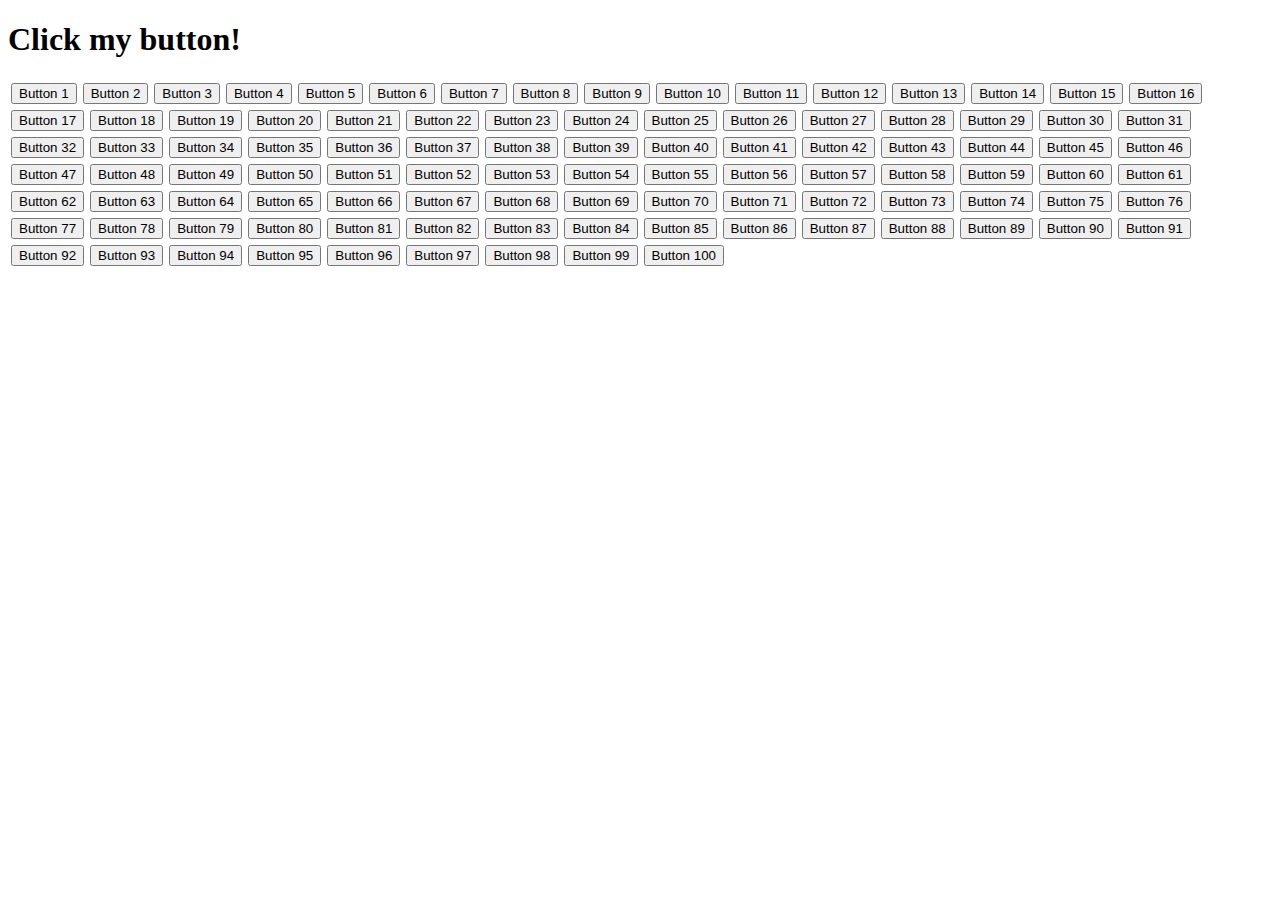
==== commit 6465e4f0: "Create 100 buttons" ====
--- a/L36.12-DOM-append-prepend/index.html
+++ b/L36.12-DOM-append-prepend/index.html
@@ -1,531 +1,17 @@
 <!DOCTYPE html>
 <html lang="en">
-
 <head>
     <meta charset="UTF-8">
     <meta name="viewport" content="width=device-width, initial-scale=1.0">
-    <!-- add favicon -->
-    <link rel="apple-touch-icon" sizes="57x57" href="./assets/favicon/apple-icon-57x57.png">
-    <link rel="apple-touch-icon" sizes="60x60" href="./assets/favicon/apple-icon-60x60.png">
-    <link rel="apple-touch-icon" sizes="72x72" href="./assets/favicon/apple-icon-72x72.png">
-    <link rel="apple-touch-icon" sizes="76x76" href="./assets/favicon/apple-icon-76x76.png">
-    <link rel="apple-touch-icon" sizes="114x114" href="./assets/favicon/apple-icon-114x114.png">
-    <link rel="apple-touch-icon" sizes="120x120" href="./assets/favicon/apple-icon-120x120.png">
-    <link rel="apple-touch-icon" sizes="144x144" href="./assets/favicon/apple-icon-144x144.png">
-    <link rel="apple-touch-icon" sizes="152x152" href="./assets/favicon/apple-icon-152x152.png">
-    <link rel="apple-touch-icon" sizes="180x180" href="./assets/favicon/apple-icon-180x180.png">
-    <link rel="icon" type="image/png" sizes="192x192" href="./assets/favicon/android-icon-192x192.png">
-    <link rel="icon" type="image/png" sizes="32x32" href="./assets/favicon/favicon-32x32.png">
-    <link rel="icon" type="image/png" sizes="96x96" href="./assets/favicon/favicon-96x96.png">
-    <link rel="icon" type="image/png" sizes="16x16" href="./assets/favicon/favicon-16x16.png">
-    <link rel="manifest" href="./assets/favicon/manifest.json">
-    <meta name="msapplication-TileColor" content="#ffffff">
-    <meta name="msapplication-TileImage" content="./assets/favicon/ms-icon-144x144.png">
-    <meta name="theme-color" content="#ffffff">
-    <!-- EMBED fonts -->
-    <link rel="preconnect" href="https://fonts.googleapis.com">
-    <link rel="preconnect" href="https://fonts.gstatic.com" crossorigin>
-    <link
-        href="https://fonts.googleapis.com/css2?family=Open+Sans:wght@300;400;500;600;700&family=Sora:wght@300;400;500;600;700;800&display=swap"
-        rel="stylesheet">
-    <!-- reset css -->
-    <link rel="stylesheet" href="./assets/css/reset.css">
-    <!-- style css -->
-    <link rel="stylesheet" href="./assets/css/style.css">
-    <title>shine smile</title>
+    <title>Document</title>
 </head>
-
 <body>
-    <!-- header -->
-    <header class="header">
-        <div class="container">
-            <div class="header-top">
-                <!-- logo -->
-                <a href="./"><img src="./assets/img/logo.svg" alt="shine smile" class="logo"></a>
-                <!-- nav -->
-                <nav class="navbar">
-                    <ul class="navbar__list">
-                        <li class="navbar__item">
-                            <a href="#!" class="navbar__link navbar__link--active">Home</a>
-                        </li>
-                        <li class="navbar__item">
-                            <a href="#!" class="navbar__link">Services</a>
-                        </li>
-                        <li class="navbar__item">
-                            <a href="#!" class="navbar__link">About</a>
-                        </li>
-                        <li class="navbar__item">
-                            <a href="#!" class="navbar__link">Doctors</a>
-                        </li>
-                    </ul>
-                </nav>
-                <!-- cta action -->
-                <div class="header__action">
-                    <a href="#!" class="header__action--login">Log In</a>
-                    <a href="#!" class="btn header__action--signup">Sign Up</a>
-                </div>
-
-            </div>
-
-            <!-- hero -->
-            <section class="hero">
-                <!-- hero left -->
-                <section class="hero__content">
-                    <h1 class="hero__heading">Exceptional dental care for all ages.</h1>
-                    <p class="hero__desc">Exceptional dental care for all ages. Your great smile begins with a great
-                        dentist.</p>
-                    <div class="hero__row">
-                        <a href="#!" class="btn">Book Online</a>
-                        <span class="hero__phone">or call (123) 456-7890</span>
-                    </div>
-                </section>
-
-                <!-- hero right -->
-                <div class="hero__media">
-                    <figure class="hero__images">
-                        <img src="./assets/img/hero-1.jpg" alt="Exceptional dental care for all ages."
-                            class="hero__img hero__img-large">
-                        <img src="./assets/img/hero-2.jpg" alt="Exceptional dental care for all ages."
-                            class="hero__img hero__img-small">
-                    </figure>
-                </div>
-            </section>
-        </div>
-    </header>
-
-    <!-- main -->
-    <main>
-        <!-- our service -->
-        <section class="service">
-            <div class="container">
-                <h2 class="service__heading section-heading">Our services</h2>
-                <p class="service__desc section-desc">Exceptional dental care for all ages. Your great smile begins with
-                    a great dentist.</p>
-
-
-                <div class="service__row">
-                    <!-- service left -->
-                    <figure>
-                        <img src="./assets/img/hero-1.jpg" alt="Our services" class="service__img">
-                    </figure>
-                    <!-- service right -->
-                    <div class="service__list">
-                        <!-- item 1 -->
-                        <section class="service-item">
-                            <div class="service-item__icon">
-                                <svg xmlns="http://www.w3.org/2000/svg" width="22" height="24" viewBox="0 0 22 24"
-                                    fill="none">
-                                    <path
-                                        d="M20.3598 2.63964C17.9506 -0.556131 14.2772 -0.568132 11.2481 1.10682C11.001 1.24657 10.7219 1.31411 10.4406 1.30222C10.1592 1.29033 9.88633 1.19945 9.65105 1.03931C8.49552 0.245717 7.29036 -0.316477 5.13904 0.207462C0.623408 1.3071 0 4.90379 0 8.99816C0.0797353 12.1602 0.500857 15.3032 1.25551 18.3683C2.11836 22.0168 3.90382 24 5.43354 24C6.96326 24 7.00963 22.2204 7.00963 20.8016C7.00963 19.2009 7.39505 14.8009 10.8642 14.8009C13.5317 14.8009 14.3333 18.4013 14.3333 20.8016C14.3329 23.095 15.1722 24 16.6628 24C19.5267 24 20.9796 15.3938 21.3719 13.1237C21.7642 10.8535 22.9882 6.12569 20.3598 2.63964Z"
-                                        fill="currentColor" />
-                                </svg>
-                            </div>
-                            <div class="service-item__body">
-                                <div class="service-item__heading">
-                                    Oral Surgery
-                                </div>
-                                <div class="service-item__desc">Everything you expect and then some. Cleanings,
-                                    fillings,
-                                    and x-rays.</div>
-                            </div>
-                        </section>
-
-                        <!-- item 2 -->
-                        <section class="service-item">
-                            <div class="service-item__icon">
-                                <svg xmlns="http://www.w3.org/2000/svg" width="22" height="24" viewBox="0 0 22 24"
-                                    fill="none">
-                                    <path
-                                        d="M20.3598 2.63964C17.9506 -0.556131 14.2772 -0.568132 11.2481 1.10682C11.001 1.24657 10.7219 1.31411 10.4406 1.30222C10.1592 1.29033 9.88633 1.19945 9.65105 1.03931C8.49552 0.245717 7.29036 -0.316477 5.13904 0.207462C0.623408 1.3071 0 4.90379 0 8.99816C0.0797353 12.1602 0.500857 15.3032 1.25551 18.3683C2.11836 22.0168 3.90382 24 5.43354 24C6.96326 24 7.00963 22.2204 7.00963 20.8016C7.00963 19.2009 7.39505 14.8009 10.8642 14.8009C13.5317 14.8009 14.3333 18.4013 14.3333 20.8016C14.3329 23.095 15.1722 24 16.6628 24C19.5267 24 20.9796 15.3938 21.3719 13.1237C21.7642 10.8535 22.9882 6.12569 20.3598 2.63964Z"
-                                        fill="currentColor" />
-                                </svg>
-                            </div>
-                            <div class="service-item__body">
-                                <div class="service-item__heading">
-                                    Wisdom Teeth Removal
-                                </div>
-                                <div class="service-item__desc">Everything you expect and then some. Cleanings,
-                                    fillings,
-                                    and x-rays.</div>
-                            </div>
-                        </section>
-
-
-                        <!-- item 3 -->
-                        <section class="service-item">
-                            <div class="service-item__icon">
-                                <svg xmlns="http://www.w3.org/2000/svg" width="22" height="24" viewBox="0 0 22 24"
-                                    fill="none">
-                                    <path
-                                        d="M20.3598 2.63964C17.9506 -0.556131 14.2772 -0.568132 11.2481 1.10682C11.001 1.24657 10.7219 1.31411 10.4406 1.30222C10.1592 1.29033 9.88633 1.19945 9.65105 1.03931C8.49552 0.245717 7.29036 -0.316477 5.13904 0.207462C0.623408 1.3071 0 4.90379 0 8.99816C0.0797353 12.1602 0.500857 15.3032 1.25551 18.3683C2.11836 22.0168 3.90382 24 5.43354 24C6.96326 24 7.00963 22.2204 7.00963 20.8016C7.00963 19.2009 7.39505 14.8009 10.8642 14.8009C13.5317 14.8009 14.3333 18.4013 14.3333 20.8016C14.3329 23.095 15.1722 24 16.6628 24C19.5267 24 20.9796 15.3938 21.3719 13.1237C21.7642 10.8535 22.9882 6.12569 20.3598 2.63964Z"
-                                        fill="currentColor" />
-                                </svg>
-                            </div>
-                            <div class="service-item__body">
-                                <div class="service-item__heading">
-                                    Preventative Dentistry
-                                </div>
-                                <div class="service-item__desc">Everything you expect and then some. Cleanings,
-                                    fillings,
-                                    and x-rays.</div>
-                            </div>
-                        </section>
-                        <a href="#!" class="btn service__btn">All Services</a>
-                    </div>
-                </div>
-            </div>
-
-        </section>
-
-        <!-- work -->
-        <section class="work">
-            <div class="container">
-                <h2 class="section-heading">How it works</h2>
-                <p class="section-desc work__desc">Exceptional dental care for all ages. Your great smile begins with a
-                    great
-                    dentist.</p>
-
-                <div class="work__list">
-                    <!-- work item 1 -->
-                    <section class="work-item">
-                        <img src="./assets/img/Orion_search.svg" alt="" class="work-item__icon">
-                        <h3 class="work-item__heading">Search doctor</h3>
-                        <p class="work-item__desc">Search a doctor by education, qualifications or experience-contact
-                            for inquiry.</p>
-                        <a href="#!" class="work-item__more">Learn More</a>
-                    </section>
-
-                    <!-- work item 2 -->
-                    <section class="work-item">
-                        <img src="./assets/img/Orion_find-user.svg" alt="" class="work-item__icon">
-                        <h3 class="work-item__heading">Find best doctor</h3>
-                        <p class="work-item__desc">Search a doctor by education, qualifications or experience-contact
-                            for inquiry.</p>
-                        <a href="#!" class="work-item__more">Learn More</a>
-                    </section>
-
-                    <!-- work item 3 -->
-                    <section class="work-item">
-                        <img src="./assets/img/Orion_first-aid-kit.svg" alt="" class="work-item__icon">
-                        <h3 class="work-item__heading">Get treatment</h3>
-                        <p class="work-item__desc">Search a doctor by education, qualifications or experience-contact
-                            for inquiry.</p>
-                        <a href="#!" class="work-item__more">Learn More</a>
-                    </section>
-                </div>
-            </div>
-        </section>
-
-        <!-- about -->
-        <section class="about">
-            <div class="container">
-                <div class="about-row">
-                    <!-- about left -->
-                    <div class="about__media">
-                        <figure class="about__img">
-                            <img src="./assets/img/hero-1.jpg" alt="" class="about__img--big">
-                            <img src="./assets/img/hero-2.jpg" alt="" class="about__img--small">
-                        </figure>
-                    </div>
-                    <!-- about right -->
-                    <section class="about-content">
-                        <h2 class="section-heading">Take back your smile with shine.</h2>
-                        <p class="section-desc">If you’re missing multiple teeth due to decay, injury, or the natural
-                            aging process, dentures might be the perfect solution.</p>
-                        <a href="#!" class="btn about-content__btn">Learn More</a>
-                    </section>
-
-                </div>
-            </div>
-        </section>
-
-        <!-- team -->
-        <section class="team">
-            <div class="container">
-                <div class="team-header">
-                    <h2 class="section-heading">Our virtual dentist</h2>
-                    <a href="#!" class="btn team__cta">Meet our dentist</a>
-                </div>
-
-                <div class="team__list">
-                    <!-- item 1 -->
-                    <article class="team-item">
-                        <div class="team-item__img-bg">
-                            <img src="./assets/img/doc1.png" alt="Dr. Essence Page" class="team-item__thumb">
-                        </div>
-
-                        <h3 class="team-item__name">Dr. Essence Page</h3>
-                        <p class="team-item__desc">DDS, California - Linda University</p>
-                    </article>
-
-                    <!-- item 2 -->
-                    <article class="team-item">
-                        <div class="team-item__img-bg">
-                            <img src="./assets/img/doc2.png" alt="Dr. Essence Page" class="team-item__thumb">
-                        </div>
-
-                        <h3 class="team-item__name">Dr. Essence Page</h3>
-                        <p class="team-item__desc">DDS, California - Linda University</p>
-                    </article>
-
-                    <!-- item 3 -->
-                    <article class="team-item">
-                        <div class="team-item__img-bg">
-                            <img src="./assets/img/doc3.png" alt="Dr. Essence Page" class="team-item__thumb">
-                        </div>
-
-                        <h3 class="team-item__name">Dr. Essence Page</h3>
-                        <p class="team-item__desc">DDS, California - Linda University</p>
-                    </article>
-
-                    <!-- item 4 -->
-                    <article class="team-item">
-                        <div class="team-item__img-bg">
-                            <img src="./assets/img/doc4.png" alt="Dr. Essence Page" class="team-item__thumb">
-                        </div>
-
-                        <h3 class="team-item__name">Dr. Essence Page</h3>
-                        <p class="team-item__desc">DDS, California - Linda University</p>
-                    </article>
-                </div>
-
-                <div class="control team__control">
-                    <!-- previous -->
-                    <button class="control__btn">
-                        <svg class="control-icon" xmlns="http://www.w3.org/2000/svg" width="6" height="12"
-                            viewBox="0 0 6 12" fill="none">
-                            <path d="M5.5 1L0.5 6L5.5 11" stroke="currentColor" stroke-linecap="round"
-                                stroke-linejoin="round" />
-                        </svg>
-                    </button>
-                    <!-- next -->
-                    <button class="control__btn">
-                        <svg class="control-icon control-icon--next" xmlns="http://www.w3.org/2000/svg" width="6"
-                            height="12" viewBox="0 0 6 12" fill="none">
-                            <path d="M5.5 1L0.5 6L5.5 11" stroke="currentColor" stroke-linecap="round"
-                                stroke-linejoin="round" />
-                        </svg>
-                    </button>
-                </div>
-            </div>
-        </section>
-
-        <!-- install mobile -->
-        <section class="install">
-            <div class="container">
-                <div class="install__inner">
-                    <!-- install left -->
-                    <figure>
-                        <img src="./assets/img/Rectangle.png" alt="" class="install__img">
-                    </figure>
-                    <!-- install right -->
-                    <section class="install__content">
-                        <h2 class="section-heading install__heading">Take back your smile with dentures</h2>
-                        <p class="install__desc">If you’re missing multiple teeth due to decay, injury, or the natural
-                            aging process, dentures might be the perfect solution.</p>
-                        <div class="install__row">
-                            <a href="#!">
-                                <img src="./assets/img/Googleplay.svg" alt="" class="install__btn-img">
-                            </a>
-                            <a href="#!">
-                                <img src="./assets/img/Appstore.svg" alt="" class="install__btn-img">
-                            </a>
-                        </div>
-                    </section>
-                </div>
-            </div>
-        </section>
-
-        <!-- blog -->
-        <section class="blog">
-            <div class="container">
-                <div class="blog__inner">
-                    <!-- left blog -->
-                    <section class="blog__content">
-                        <h2 class="section-heading blog__heading">Read Latest News & Events.</h2>
-                        <a href="#!" class="blog__more">Read All Blog</a>
-
-                        <div class="control blog__control">
-                            <!-- previous -->
-                            <button class="control__btn">
-                                <svg class="control-icon" xmlns="http://www.w3.org/2000/svg" width="6" height="12"
-                                    viewBox="0 0 6 12" fill="none">
-                                    <path d="M5.5 1L0.5 6L5.5 11" stroke="currentColor" stroke-linecap="round"
-                                        stroke-linejoin="round" />
-                                </svg>
-                            </button>
-                            <!-- next -->
-                            <button class="control__btn">
-                                <svg class="control-icon control-icon--next" xmlns="http://www.w3.org/2000/svg"
-                                    width="6" height="12" viewBox="0 0 6 12" fill="none">
-                                    <path d="M5.5 1L0.5 6L5.5 11" stroke="currentColor" stroke-linecap="round"
-                                        stroke-linejoin="round" />
-                                </svg>
-                            </button>
-                        </div>
-                    </section>
-                    <!-- right blog -->
-                    <div class="blog__list">
-                        <!-- item 1 -->
-                        <article class="blog-item">
-                            <figure class="blog-item__wrap">
-                                <img src="./assets/img/vac1.jpg" alt="Key Considerations for Regulatory
-                                Compliant." class="blog-item__thumb">
-                            </figure>
-                            <section class="blog-item__body">
-                                <h3>
-                                    <a href="#!" class="blog-item__heading">Key Considerations for Regulatory
-                                        Compliant.</a>
-                                </h3>
-                                <p class="blog-item__desc">It’s easy to think about medical care from a narrow
-                                    perspective. You go to the hospital.</p>
-                                <a href="#!" class="blog-item__more">Learn More</a>
-                            </section>
-                        </article>
-
-
-                        <!-- item 2 -->
-                        <article class="blog-item">
-                            <figure class="blog-item__wrap">
-                                <img src="./assets/img/vac2.jpg" alt="Key Considerations for Regulatory
-                                Compliant." class="blog-item__thumb">
-                            </figure>
-                            <section class="blog-item__body">
-                                <h3>
-                                    <a href="#!" class="blog-item__heading">What Is Population Health Management?</a>
-                                </h3>
-                                <p class="blog-item__desc">It’s easy to think about medical care from a narrow
-                                    perspective. You go to the hospital.</p>
-                                <a href="#!" class="blog-item__more">Learn More</a>
-                            </section>
-                        </article>
-                    </div>
-                </div>
-            </div>
-        </section>
-
-        <!-- appointment -->
-        <section class="appointment">
-            <div class="container">
-                <div class="appointment__inner">
-                    <h2 class="section-heading appointment__heading">Always welcoming new patients</h2>
-                    <p class="section-desc appointment__desc">Take control of your dental health and get the
-                        personalized care you deserve. Call (541) 772-8846 to schedule</p>
-                    <a href="#!" class="btn appointment__btn">Appointment</a>
-                </div>
-            </div>
-        </section>
-    </main>
-
-    <!-- footer -->
-    <section class="footer">
-        <div class="container">
-            <!-- top footer -->
-            <div class="footer__top">
-                <!-- column 1 -->
-                <div class="footer__column">
-                    <!-- logo -->
-                    <a href="./"><img src="./assets/img/logo.svg" alt="shine smile" class="logo"></a>
-                    <p class="footer__desc">Exceptional dental care for all ages. Your great smile begins with a great
-                        dentist.</p>
-
-                </div>
-                <!-- column 2 -->
-                <div class="footer__column">
-                    <h3 class="footer__heading">Support</h3>
-                    <ul class="footer__list">
-                        <li class="footer__item">
-                            <a href="#!" class="footer__link">Help center</a>
-                        </li>
-                        <li class="footer__item">
-                            <a href="#!" class="footer__link">Account information</a>
-                        </li>
-                        <li class="footer__item">
-                            <a href="#!" class="footer__link">About</a>
-                        </li>
-                        <li class="footer__item">
-                            <a href="#!" class="footer__link">Contact us</a>
-                        </li>
-                    </ul>
-                    <h3 class="footer__heading">Support</h3>
-                    <ul class="footer__list">
-                        <li class="footer__item">
-                            <a href="#!" class="footer__link">Help center</a>
-                        </li>
-                        <li class="footer__item">
-                            <a href="#!" class="footer__link">Account information</a>
-                        </li>
-
-                    </ul>
-                </div>
-                <!-- column 3 -->
-                <div class="footer__column">
-                    <h3 class="footer__heading">Support</h3>
-                    <ul class="footer__list">
-                        <li class="footer__item">
-                            <a href="#!" class="footer__link">Help center</a>
-                        </li>
-                        <li class="footer__item">
-                            <a href="#!" class="footer__link">Account information</a>
-                        </li>
-
-                    </ul>
-
-                    <h3 class="footer__heading">Support</h3>
-                    <ul class="footer__list">
-                        <li class="footer__item">
-                            <a href="#!" class="footer__link">Help center</a>
-                        </li>
-                    </ul>
-                </div>
-                <!-- column 4 -->
-                <div class="footer__column">
-                    <h3 class="footer__heading">Stay In Touch</h3>
-                    <div class="footer__social">
-                        <a href="#!" class="footer__social-btn">
-                            <svg xmlns="http://www.w3.org/2000/svg" width="6" height="12" viewBox="0 0 6 12"
-                                fill="none">
-                                <path
-                                    d="M3.98981 11.9358V6.0302H5.76473L6 3.9517H3.98981L3.9928 2.91132C3.9928 2.3692 4.0477 2.07885 4.87783 2.07885H5.98755V0H4.21224C2.07977 0 1.32931 1.00825 1.32931 2.70405V3.95186H0V6.03055H1.32931V11.8521C1.84718 11.9489 2.38257 12 2.93075 12C3.28487 12 3.63863 11.9786 3.98981 11.9358Z"
-                                    fill="currentColor" />
-                            </svg>
-                        </a>
-                        <a href="#!" class="footer__social-btn">
-                            <svg xmlns="http://www.w3.org/2000/svg" width="16" height="12" viewBox="0 0 16 12"
-                                fill="none">
-                                <path
-                                    d="M16 1.42062C15.405 1.66154 14.771 1.82123 14.11 1.89877C14.79 1.524 15.309 0.935077 15.553 0.225231C14.919 0.574154 14.219 0.820615 13.473 0.958154C12.871 0.366462 12.013 0 11.077 0C9.261 0 7.799 1.36062 7.799 3.02862C7.799 3.26862 7.821 3.49938 7.875 3.71908C5.148 3.59631 2.735 2.38985 1.114 0.552C0.831 1.00523 0.665 1.524 0.665 2.08246C0.665 3.13108 1.25 4.06062 2.122 4.59877C1.595 4.58954 1.078 4.44831 0.64 4.22585C0.64 4.23508 0.64 4.24708 0.64 4.25908C0.64 5.73046 1.777 6.95262 3.268 7.23415C3.001 7.30154 2.71 7.33385 2.408 7.33385C2.198 7.33385 1.986 7.32277 1.787 7.28215C2.212 8.48123 3.418 9.36277 4.852 9.39138C3.736 10.1972 2.319 10.6828 0.785 10.6828C0.516 10.6828 0.258 10.6717 0 10.6412C1.453 11.5062 3.175 12 5.032 12C11.068 12 14.368 7.38462 14.368 3.384C14.368 3.25015 14.363 3.12092 14.356 2.99262C15.007 2.56615 15.554 2.03354 16 1.42062Z"
-                                    fill="currentColor" />
-                            </svg>
-                        </a>
-                        <a href="#!" class="footer__social-btn">
-                            <svg xmlns="http://www.w3.org/2000/svg" width="13" height="12" viewBox="0 0 13 12"
-                                fill="none">
-                                <path
-                                    d="M0 1.39394C0 0.989891 0.146401 0.656558 0.439189 0.393939C0.731978 0.131309 1.11262 0 1.58108 0C2.04119 0 2.41344 0.129285 2.69788 0.387879C2.99066 0.654545 3.13707 1.00201 3.13707 1.4303C3.13707 1.81818 2.99486 2.14141 2.71042 2.4C2.41764 2.66667 2.03282 2.8 1.55598 2.8H1.54344C1.08333 2.8 0.711072 2.66667 0.426641 2.4C0.142209 2.13333 0 1.79798 0 1.39394ZM0.163127 12V3.90303H2.94884V12H0.163127ZM4.49228 12H7.27799V7.47879C7.27799 7.19595 7.31146 6.97777 7.37838 6.82424C7.49549 6.54949 7.67326 6.31716 7.91168 6.12727C8.1501 5.93737 8.44916 5.84242 8.80888 5.84242C9.74582 5.84242 10.2143 6.45252 10.2143 7.67273V12H13V7.35758C13 6.16161 12.7072 5.25455 12.1216 4.63636C11.536 4.01818 10.7622 3.70909 9.80019 3.70909C8.72104 3.70909 7.88031 4.15758 7.27799 5.05455V5.07879H7.26544L7.27799 5.05455V3.90303H4.49228C4.509 4.16161 4.51737 4.96565 4.51737 6.31515C4.51737 7.66464 4.509 9.55959 4.49228 12Z"
-                                    fill="currentColor" />
-                            </svg>
-                        </a>
-
-                    </div>
-
-                    <h3 class="footer__heading">Subscribe</h3>
-                    <p class="footer__desc">Subscribe our newsletter for the latest update of Dental care</p>
-
-                    <form class="footer-form" action="">
-                        <input type="email" class="footer-form__input" placeholder="Enter your email...">
-                        <button class="footer-form__submit">Subscribe</button>
-                    </form>
-                </div>
-            </div>
-
-            <!-- copyright -->
-            <div class="footer__copyright">
-                <p class="footer__copyright-text">2021 GDN. Copyright and All rights reserved.</p>
-            </div>
-        </div>
-    </section>
-    <script src="./main.js"></script>
+    <h1>
+        Click my button!
+    </h1>
+    <div id="container">
+    </div>
+    <!-- js -->
+     <script src="./main.js"></script>
 </body>
-
 </html>